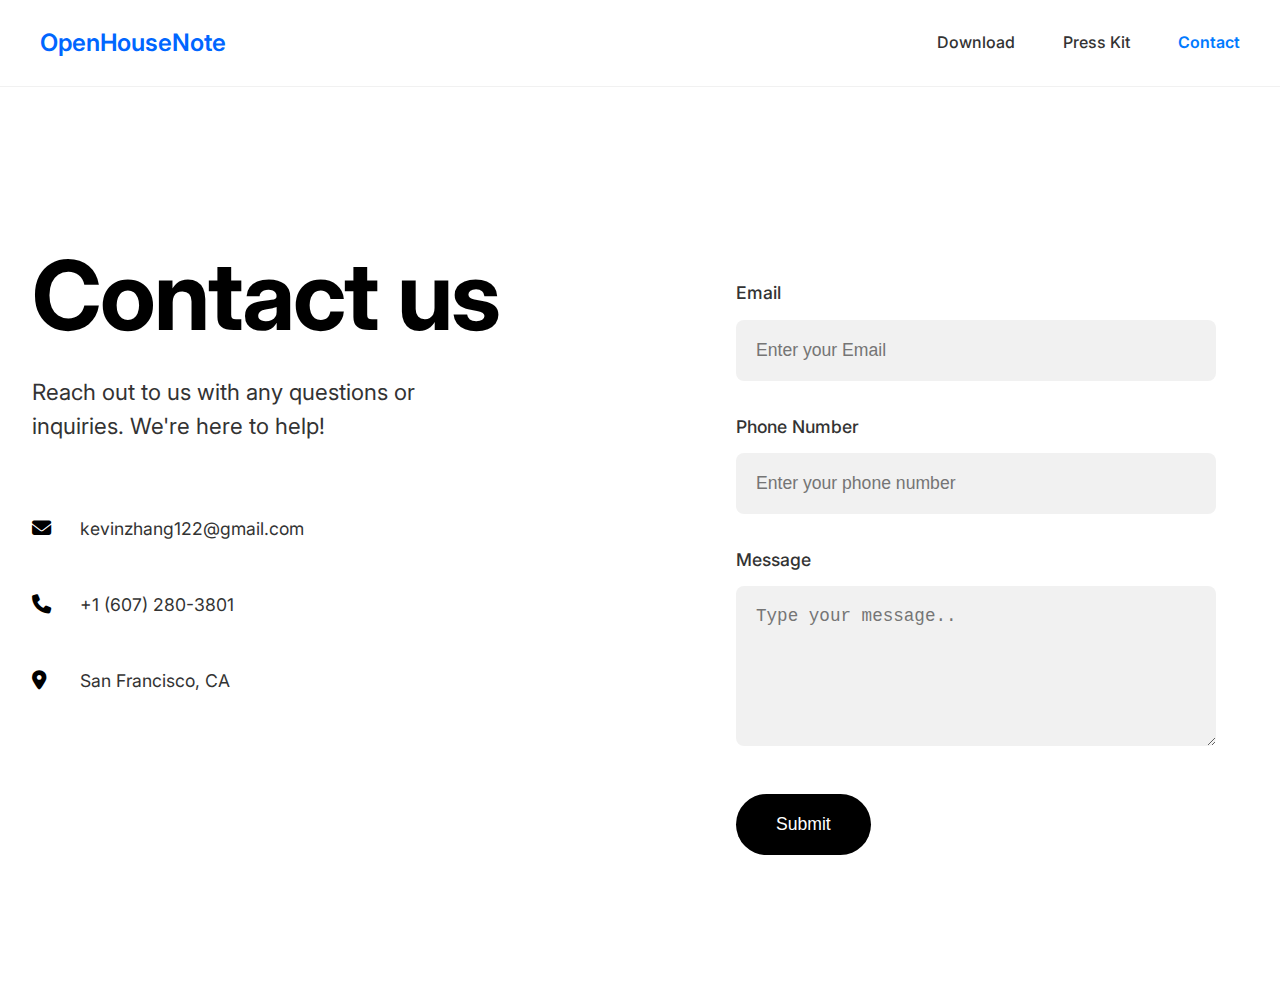
==== contact.html @ 77297832 "updated support page" ====
<!DOCTYPE html>
<html lang="en">
<head>
    <meta charset="UTF-8">
    <meta name="viewport" content="width=device-width, initial-scale=1.0">
    <title>Contact Us - OpenHouseNote</title>
    <link rel="stylesheet" href="styles.css">
    <link href="https://fonts.googleapis.com/css2?family=Inter:wght@400;500;600;700&display=swap" rel="stylesheet">
    <link rel="stylesheet" href="https://cdnjs.cloudflare.com/ajax/libs/font-awesome/6.5.1/css/all.min.css">
</head>
<body>
    <!-- Header -->
    <header class="header">
        <nav class="nav-container">
            <a href="index.html" class="logo">OpenHouseNote</a>
            <div class="nav-links">
                <a href="#download">Download</a>
                <a href="#press">Press Kit</a>
                <a href="contact.html" class="active">Contact</a>
            </div>
        </nav>
    </header>

    <!-- Contact Section -->
    <section class="contact-page">
        <div class="contact-container">
            <div class="contact-grid">
                <div class="contact-left">
                    <h1>Contact us</h1>
                    <p class="contact-intro">Reach out to us with any questions or inquiries. We're here to help!</p>
                    
                    <div class="contact-info">
                        <div class="info-item">
                            <i class="fas fa-envelope"></i>
                            <span>kevinzhang122@gmail.com</span>
                        </div>
                        <div class="info-item">
                            <i class="fas fa-phone"></i>
                            <span>+1 (607) 280-3801</span>
                        </div>
                        <div class="info-item">
                            <i class="fas fa-map-marker-alt"></i>
                            <span>San Francisco, CA</span>
                        </div>
                    </div>
                </div>

                <div class="contact-right">
                    <form id="contactForm" class="contact-form" action="https://formspree.io/f/YOUR_FORM_ID" method="POST">
                        <div class="form-group">
                            <label for="email">Email</label>
                            <input type="email" id="email" name="email" placeholder="Enter your Email">
                        </div>
                        
                        <div class="form-group">
                            <label for="phone">Phone Number</label>
                            <input type="tel" id="phone" name="phone" placeholder="Enter your phone number">
                        </div>
                        
                        <div class="form-group">
                            <label for="message">Message</label>
                            <textarea id="message" name="message" placeholder="Type your message.." rows="6"></textarea>
                        </div>
                        
                        <input type="hidden" name="_subject" value="New contact form submission">
                        <button type="submit" class="submit-btn">Submit</button>
                    </form>
                </div>
            </div>
        </div>
    </section>
</body>
</html>
---- styles.css ----
/* Base Styles */
:root {
    --primary-color: #007AFF;
    --text-color: #333333;
    --background-color: #FFFFFF;
    --secondary-background: #F5F5F7;
}

* {
    margin: 0;
    padding: 0;
    box-sizing: border-box;
}

body {
    font-family: 'Inter', sans-serif;
    color: var(--text-color);
    line-height: 1.6;
}

/* Header and Navigation Styles */
.header {
    padding: 1.5rem 2rem;
    background: white;
    border-bottom: 1px solid #f1f1f1;
}

.nav-container {
    max-width: 1400px;
    margin: 0 auto;
    display: flex;
    justify-content: space-between;
    align-items: center;
}

.logo {
    font-size: 1.5rem;
    font-weight: 600;
    color: #0066FF;
    text-decoration: none;
}

.nav-links {
    display: flex;
    align-items: center;
    gap: 3rem; /* Increased spacing between nav items */
}

.nav-links a {
    text-decoration: none;
    color: #333;
    font-size: 1rem;
    font-weight: 500;
    transition: color 0.3s ease;
}

.nav-links a:hover {
    color: #0066FF;
}

.nav-links a.active {
    color: #0066FF;
}

.nav-links a.download-btn {
    background: #000;
    color: white;
    padding: 0.75rem 1.5rem;
    border-radius: 50px;
    transition: background-color 0.3s ease;
}

.nav-links a.download-btn:hover {
    background-color: #333;
}

/* Responsive Navigation */
@media (max-width: 768px) {
    .nav-links {
        gap: 2rem;
    }
    
    .nav-links a {
        font-size: 0.9rem;
    }
}

@media (max-width: 640px) {
    .nav-container {
        flex-direction: column;
        gap: 1rem;
    }
    
    .nav-links {
        gap: 1.5rem;
    }
}

/* Hero Section */
.hero {
    padding: 8rem 2rem 4rem;
    display: flex;
    align-items: center;
    justify-content: space-between;
    max-width: 1200px;
    margin: 0 auto;
}

.hero-content {
    flex: 1;
    padding-right: 4rem;
}

.hero h1 {
    font-size: 3.5rem;
    line-height: 1.2;
    margin-bottom: 1.5rem;
}

.hero p {
    font-size: 1.25rem;
    margin-bottom: 2rem;
}

.download-btn {
    display: inline-block;
    background: var(--primary-color);
    color: white;
    padding: 1rem 2rem;
    border-radius: 8px;
    text-decoration: none;
    font-weight: 600;
}

.hero-image {
    flex: 1;
}

.hero-image img {
    max-width: 100%;
    height: auto;
}

/* Features Section */
.features {
    padding: 6rem 2rem;
    opacity: 0;
    animation: fadeInUp 1s ease forwards;
}

.features h2 {
    text-align: center;
    font-size: 3rem;
    margin-bottom: 4rem;
    transform: translateY(20px);
    opacity: 0;
    animation: fadeInUp 1s ease forwards 0.3s;
}

.features-grid {
    display: grid;
    grid-template-columns: repeat(3, 1fr);
    gap: 3rem;
    max-width: 1400px;
    margin: 0 auto;
}

.feature-card {
    background: white;
    padding: 2rem;
    border-radius: 20px;
    text-align: center;
    transition: all 0.5s cubic-bezier(0.4, 0, 0.2, 1);
    opacity: 0;
    transform: translateY(40px);
    box-shadow: 0 4px 6px rgba(0, 0, 0, 0.05);
    position: relative;
    overflow: hidden;
}

.feature-card::before {
    content: '';
    position: absolute;
    top: 0;
    left: 0;
    width: 100%;
    height: 100%;
    background: linear-gradient(45deg, rgba(0,102,255,0.1), rgba(0,102,255,0));
    opacity: 0;
    transition: opacity 0.5s ease;
    z-index: 1;
}

.feature-card:hover::before {
    opacity: 1;
}

.feature-card:hover {
    transform: translateY(-10px);
    box-shadow: 0 20px 40px rgba(0, 102, 255, 0.1);
}

.feature-card img {
    width: 180px;
    height: 180px;
    object-fit: cover;
    border-radius: 12px;
    margin-bottom: 1.5rem;
    transition: transform 0.5s cubic-bezier(0.4, 0, 0.2, 1);
}

.feature-card:hover img {
    transform: scale(1.05);
}

.feature-card h3 {
    font-size: 1.5rem;
    margin-bottom: 1rem;
    color: #000;
    position: relative;
    z-index: 2;
}

.feature-card p {
    color: #666;
    line-height: 1.6;
    position: relative;
    z-index: 2;
}

/* Stagger animation for cards */
.feature-card:nth-child(1) {
    animation: fadeInUp 1s ease forwards 0.4s;
}

.feature-card:nth-child(2) {
    animation: fadeInUp 1s ease forwards 0.6s;
}

.feature-card:nth-child(3) {
    animation: fadeInUp 1s ease forwards 0.8s;
}

/* Animation Keyframes */
@keyframes fadeInUp {
    from {
        opacity: 0;
        transform: translateY(40px);
    }
    to {
        opacity: 1;
        transform: translateY(0);
    }
}

/* Intersection Observer Animation */
.feature-card.animate {
    animation: fadeInUp 1s ease forwards;
}

/* Add smooth scrolling to the page */
html {
    scroll-behavior: smooth;
}

/* Responsive adjustments */
@media (max-width: 968px) {
    .features-grid {
        grid-template-columns: repeat(2, 1fr);
    }
}

@media (max-width: 640px) {
    .features-grid {
        grid-template-columns: 1fr;
    }
    
    .features h2 {
        font-size: 2.5rem;
    }
}

/* Add this to your existing CSS */
.phone-stack {
    position: relative;
    height: 600px;
    width: 300px;
    margin: 0 auto;
}

.phone-screen {
    position: absolute;
    width: 280px;
    height: auto;
    border-radius: 40px;
    box-shadow: 0 20px 40px rgba(0, 0, 0, 0.1);
    transition: all 0.3s ease;
}

.screen-1 {
    transform: translateX(0) translateY(0) rotate(0deg);
    z-index: 5;
}

.screen-2 {
    transform: translateX(20px) translateY(20px) rotate(4deg);
    z-index: 4;
}

.screen-3 {
    transform: translateX(40px) translateY(40px) rotate(8deg);
    z-index: 3;
}

.screen-4 {
    transform: translateX(60px) translateY(60px) rotate(12deg);
    z-index: 2;
}

.screen-5 {
    transform: translateX(80px) translateY(80px) rotate(16deg);
    z-index: 1;
}

/* Optional: Add hover effects */
.phone-stack:hover .screen-1 {
    transform: translateX(-20px) translateY(-20px) rotate(-4deg);
}

.phone-stack:hover .screen-2 {
    transform: translateX(0) translateY(0) rotate(0deg);
}

.phone-stack:hover .screen-3 {
    transform: translateX(20px) translateY(20px) rotate(4deg);
}

.phone-stack:hover .screen-4 {
    transform: translateX(40px) translateY(40px) rotate(8deg);
}

.phone-stack:hover .screen-5 {
    transform: translateX(60px) translateY(60px) rotate(12deg);
}

/* Responsive adjustments */
@media (max-width: 768px) {
    .phone-stack {
        height: 500px;
        width: 250px;
    }

    .phone-screen {
        width: 230px;
    }
}

/* Contact Page Specific Styles */
.contact-page {
    padding: 4rem 2rem;
    min-height: 100vh;
    max-width: 1400px;
    margin: 0 auto;
}

.contact-grid {
    display: grid;
    grid-template-columns: 1fr 1fr;
    gap: 8rem;
    padding-top: 6rem;
}

.contact-left h1 {
    font-size: 6rem;
    font-weight: 700;
    line-height: 1;
    margin-bottom: 2rem;
    color: #000;
    letter-spacing: -0.02em;
}

.contact-intro {
    font-size: 1.4rem;
    color: #333;
    margin-bottom: 4rem;
    max-width: 460px;
    line-height: 1.5;
}

.contact-info {
    display: flex;
    flex-direction: column;
    gap: 2rem;
    margin-top: 2rem;
}

.info-item {
    display: flex;
    align-items: center;
    gap: 1.5rem;
    font-size: 1.1rem;
    color: #333;
    padding: 0.5rem 0;
}

.info-item i {
    color: #000;
    width: 24px;
    font-size: 1.2rem;
}

/* Form Styles */
.contact-form {
    display: flex;
    flex-direction: column;
    gap: 2rem;
    padding: 2rem;
}

.form-group {
    display: flex;
    flex-direction: column;
    gap: 0.75rem;
}

.form-group label {
    font-size: 1.1rem;
    color: #333;
    font-weight: 500;
}

.form-group input,
.form-group textarea {
    padding: 1.25rem;
    border: none;
    border-radius: 8px;
    background-color: #f1f1f1;
    font-size: 1.1rem;
    width: 100%;
}

.form-group textarea {
    min-height: 160px;
}

.submit-btn {
    background: #000;
    color: white;
    padding: 1.25rem 2.5rem;
    border: none;
    border-radius: 50px;
    font-size: 1.1rem;
    font-weight: 500;
    cursor: pointer;
    width: fit-content;
    transition: all 0.3s ease;
    margin-top: 1rem;
}

.submit-btn:hover {
    background-color: #333;
    transform: translateY(-2px);
}

/* Add to your existing CSS */
.submit-btn:disabled {
    background-color: #666;
    cursor: not-allowed;
}

.form-message {
    padding: 1rem;
    margin-top: 1rem;
    border-radius: 8px;
    display: none;
}

.form-message.success {
    display: block;
    background-color: #e8f5e9;
    color: #2e7d32;
    border: 1px solid #a5d6a7;
}

.form-message.error {
    display: block;
    background-color: #ffebee;
    color: #c62828;
    border: 1px solid #ef9a9a;
}

/* Header Styles Update */
.header {
    padding: 1.5rem 2rem;
    background: white;
}

.nav-container {
    max-width: 1200px;
    margin: 0 auto;
}

.cta-button {
    background: #000;
    color: white;
    padding: 0.75rem 1.5rem;
    border-radius: 50px;
    margin-left: 1rem;
}

/* Responsive Design */
@media (max-width: 1200px) {
    .contact-left h1 {
        font-size: 5rem;
    }
    
    .contact-grid {
        gap: 6rem;
    }
}

@media (max-width: 968px) {
    .contact-grid {
        grid-template-columns: 1fr;
        gap: 4rem;
    }

    .contact-left h1 {
        font-size: 4rem;
    }

    .contact-intro {
        max-width: 100%;
        font-size: 1.2rem;
    }
    
    .contact-form {
        padding: 1rem 0;
    }
}

@media (max-width: 480px) {
    .contact-page {
        padding: 2rem 1rem;
    }
    
    .contact-left h1 {
        font-size: 3rem;
    }
    
    .contact-intro {
        font-size: 1.1rem;
    }
    
    .info-item {
        font-size: 1rem;
    }
}

/* Active nav link style */
.nav-links a.active {
    color: var(--primary-color);
    font-weight: 600;
}
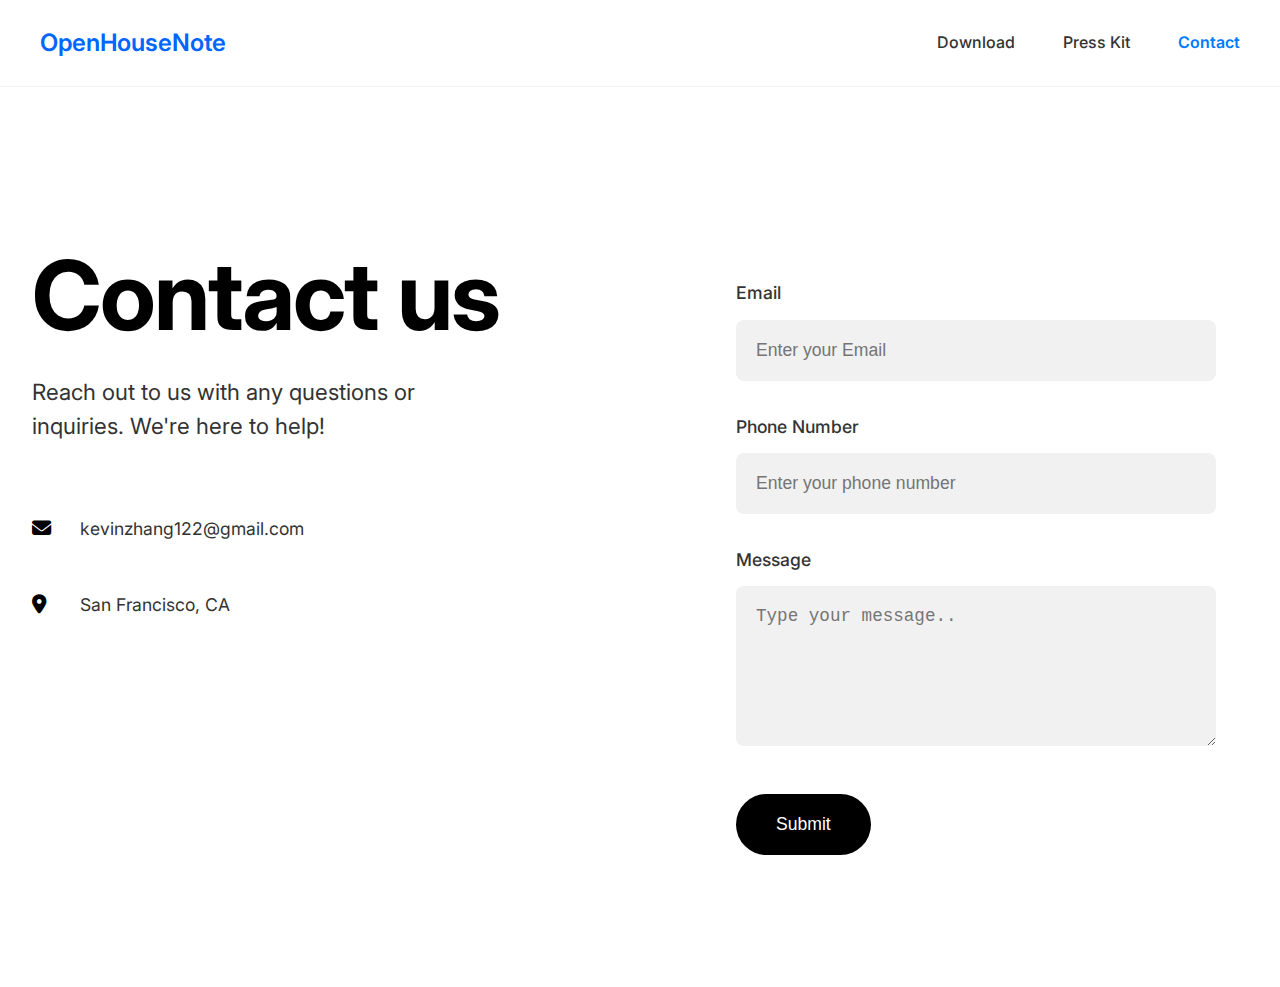
==== commit 1f28a3af: "mobile design" ====
--- a/contact.html
+++ b/contact.html
@@ -34,10 +34,10 @@
                             <i class="fas fa-envelope"></i>
                             <span>kevinzhang122@gmail.com</span>
                         </div>
-                        <div class="info-item">
+                        <!-- <div class="info-item">
                             <i class="fas fa-phone"></i>
                             <span>+1 (607) 280-3801</span>
-                        </div>
+                        </div> -->
                         <div class="info-item">
                             <i class="fas fa-map-marker-alt"></i>
                             <span>San Francisco, CA</span>
--- a/styles.css
+++ b/styles.css
@@ -143,15 +143,15 @@
 
 /* Features Section */
 .features {
-    padding: 6rem 2rem;
+    padding: 4rem 1rem; /* Reduced padding on mobile */
     opacity: 0;
     animation: fadeInUp 1s ease forwards;
 }
 
 .features h2 {
+    font-size: clamp(2rem, 5vw, 3rem); /* Responsive font size */
+    margin-bottom: clamp(2rem, 5vw, 4rem);
     text-align: center;
-    font-size: 3rem;
-    margin-bottom: 4rem;
     transform: translateY(20px);
     opacity: 0;
     animation: fadeInUp 1s ease forwards 0.3s;
@@ -159,15 +159,17 @@
 
 .features-grid {
     display: grid;
-    grid-template-columns: repeat(3, 1fr);
-    gap: 3rem;
+    grid-template-columns: repeat(auto-fit, minmax(280px, 1fr)); /* Responsive grid */
+    gap: clamp(1.5rem, 3vw, 3rem);
     max-width: 1400px;
     margin: 0 auto;
+    padding: 0 1rem;
 }
 
 .feature-card {
     background: white;
-    padding: 2rem;
+    padding: clamp(1.5rem, 3vw, 2rem);
+    width: 100%;
     border-radius: 20px;
     text-align: center;
     transition: all 0.5s cubic-bezier(0.4, 0, 0.2, 1);
@@ -201,11 +203,11 @@
 }
 
 .feature-card img {
-    width: 180px;
-    height: 180px;
+    width: clamp(140px, 50vw, 180px);
+    height: clamp(140px, 50vw, 180px);
     object-fit: cover;
     border-radius: 12px;
-    margin-bottom: 1.5rem;
+    margin-bottom: clamp(1rem, 2vw, 1.5rem);
     transition: transform 0.5s cubic-bezier(0.4, 0, 0.2, 1);
 }
 
@@ -214,18 +216,20 @@
 }
 
 .feature-card h3 {
-    font-size: 1.5rem;
-    margin-bottom: 1rem;
+    font-size: clamp(1.25rem, 4vw, 1.5rem);
+    margin-bottom: clamp(0.75rem, 2vw, 1rem);
     color: #000;
     position: relative;
     z-index: 2;
 }
 
 .feature-card p {
+    font-size: clamp(0.9rem, 3vw, 1rem);
     color: #666;
     line-height: 1.6;
     position: relative;
     z-index: 2;
+    padding: 0 0.5rem;
 }
 
 /* Stagger animation for cards */
@@ -352,6 +356,79 @@
 
     .phone-screen {
         width: 230px;
+    }
+
+    .features {
+        padding: 3rem 1rem;
+    }
+
+    .features-grid {
+        grid-template-columns: 1fr; /* Single column on mobile */
+        max-width: 500px; /* Limit width on mobile */
+    }
+
+    .feature-card {
+        transform: none !important; /* Disable hover transform on mobile */
+        box-shadow: 0 4px 12px rgba(0, 0, 0, 0.1);
+    }
+
+    .feature-card:hover {
+        transform: none !important; /* Disable hover effect on mobile */
+    }
+
+    /* Adjust animation timing for better mobile performance */
+    .feature-card:nth-child(1) {
+        animation-delay: 0.2s;
+    }
+
+    .feature-card:nth-child(2) {
+        animation-delay: 0.3s;
+    }
+
+    .feature-card:nth-child(3) {
+        animation-delay: 0.4s;
+    }
+}
+
+/* Small mobile devices */
+@media (max-width: 480px) {
+    .phone-stack {
+        height: 400px;
+        width: 200px;
+    }
+
+    .phone-screen {
+        width: 180px;
+    }
+
+    .features {
+        padding: 2rem 0.5rem;
+    }
+
+    .feature-card {
+        padding: 1.25rem;
+        border-radius: 16px;
+    }
+
+    .feature-card img {
+        width: 120px;
+        height: 120px;
+    }
+}
+
+/* Touch device optimizations */
+@media (hover: none) {
+    .feature-card:hover {
+        transform: none;
+        box-shadow: 0 4px 6px rgba(0, 0, 0, 0.05);
+    }
+
+    .feature-card:hover img {
+        transform: none;
+    }
+
+    .feature-card::before {
+        display: none;
     }
 }
 
